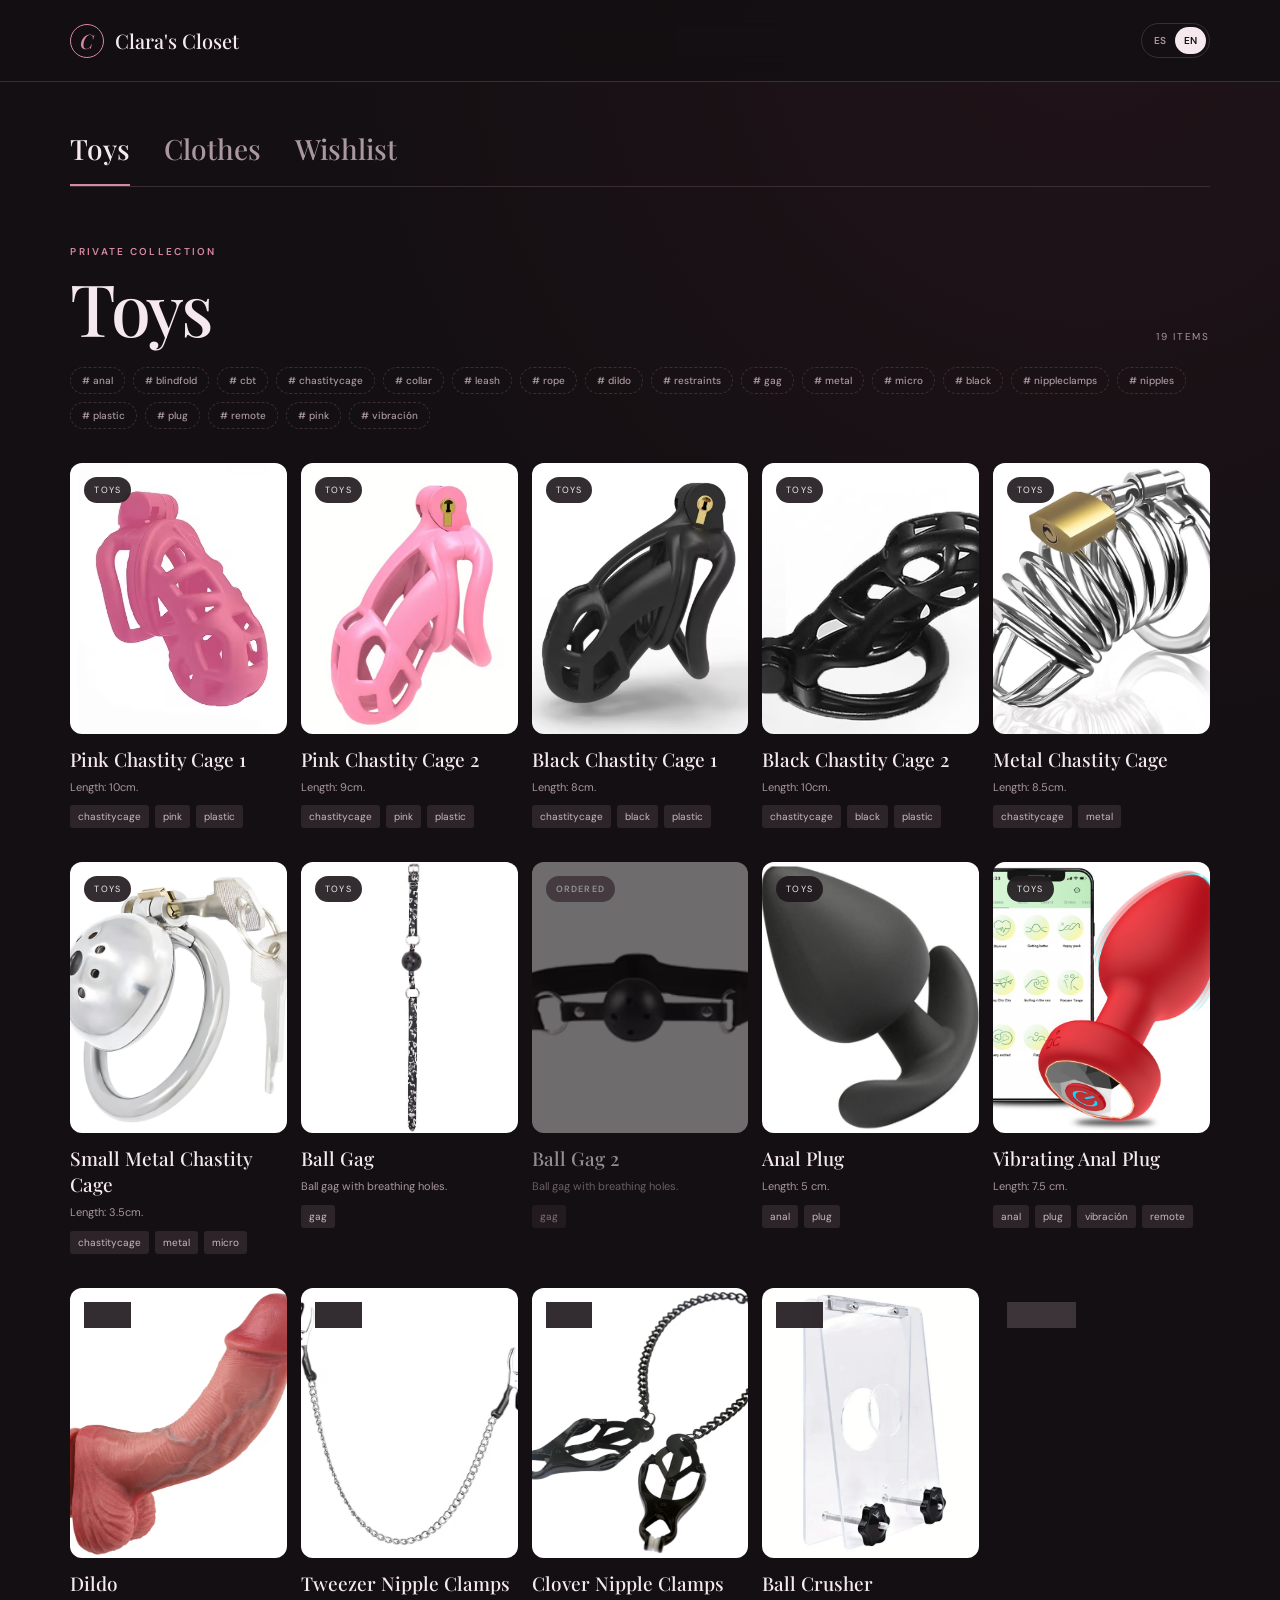
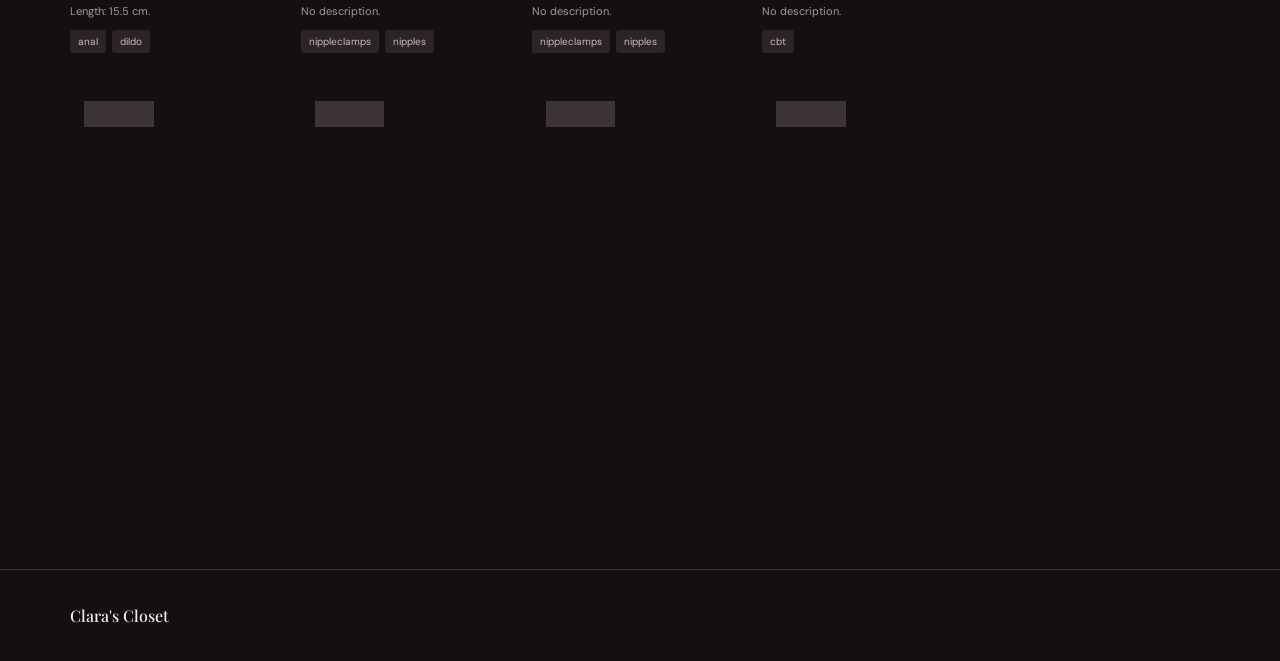
==== index.html @ aa3ee439 "web" ====
<!doctype html>
<html lang="en">
<head>
  <meta charset="UTF-8">
  <meta name="viewport" content="width=device-width, initial-scale=1.0">
  <meta name="theme-color" content="#130f12">
  <title>El armario de Clara</title>
  <link rel="preconnect" href="https://fonts.googleapis.com">
  <link rel="preconnect" href="https://fonts.gstatic.com" crossorigin>
  <link href="https://fonts.googleapis.com/css2?family=DM+Sans:wght@400;500;600&family=Playfair+Display:ital,wght@0,500;1,500&display=swap" rel="stylesheet">
  <link rel="stylesheet" href="styles.css">
</head>
<body>
  <header class="site-header">
    <a class="brand" href="#" aria-label="El armario de Clara">
      <span class="brand-mark">C</span><span id="brandName">El armario de Clara</span>
    </a>
    <div class="language-switch" role="group" aria-label="Idioma / Language">
      <button data-language="es">ES</button><button class="active" data-language="en">EN</button>
    </div>
  </header>

  <main>
    <section class="catalogue" aria-label="Your collection">
      <nav class="section-tabs" id="sectionFilters" aria-label="Apartados de la colección"></nav>
      <div class="collection-heading">
        <div><p class="eyebrow" id="privateLabel">Colección privada</p><h1 id="sectionTitle">Juguetes</h1></div>
        <div class="view-label" id="resultLabel"></div>
      </div>
      <div class="subcategory-row" id="subcategoryFilters" aria-label="Categorías del apartado"></div>
      <div class="tag-row" id="tagFilters" aria-label="Filter by tag"></div>
      <div class="item-grid" id="itemGrid"></div>
      <div class="empty-state" id="emptyState" hidden>
        <span>♡</span><h2 id="emptyTitle">No hay nada aquí</h2><p id="emptyCopy">Prueba con otro filtro.</p>
      </div>
    </section>
  </main>

  <footer><span id="footerBrand">El armario de Clara</span></footer>

  <dialog id="detailDialog" class="detail-dialog">
    <button class="icon-button close-button" data-close="detailDialog" aria-label="Close">×</button>
    <div id="detailContent"></div>
  </dialog>

  <script src="wishlist-data.js"></script>
  <script src="app.js"></script>
</body>
</html>
---- styles.css ----
:root{--ink:#2c2023;--wine:#713546;--rose:#c7888d;--blush:#ead5d0;--paper:#f7f2ed;--cream:#fffaf5;--line:#d9cbc4;--muted:#76696a;--shadow:0 22px 60px rgba(61,39,41,.14)}
*{box-sizing:border-box}html{scroll-behavior:smooth}body{margin:0;background:var(--paper);color:var(--ink);font-family:"DM Sans",sans-serif}.site-header{height:82px;display:flex;align-items:center;justify-content:space-between;padding:0 5.5vw;border-bottom:1px solid var(--line);position:relative;z-index:2}.brand{display:flex;gap:11px;align-items:center;color:var(--ink);text-decoration:none;font:500 20px "Playfair Display",serif}.brand-mark{display:grid;place-items:center;width:34px;height:34px;border:1px solid var(--wine);border-radius:50%;color:var(--wine);font-style:italic}.primary-button{border:0;border-radius:100px;padding:13px 20px;background:var(--wine);color:white;font:600 13px "DM Sans";cursor:pointer;box-shadow:0 7px 20px rgba(113,53,70,.18);transition:.2s}.primary-button:hover{background:#572737;transform:translateY(-1px)}.intro{min-height:425px;padding:72px max(5.5vw,24px) 54px;position:relative;overflow:hidden;background:radial-gradient(circle at 83% 25%,rgba(199,136,141,.25),transparent 22%),linear-gradient(135deg,#f7f2ed 65%,#eee0dc)}.intro:after{content:"";position:absolute;right:7%;bottom:-140px;width:320px;height:320px;border:1px solid rgba(113,53,70,.2);border-radius:50%}.eyebrow{text-transform:uppercase;letter-spacing:.23em;font-size:10px;font-weight:600;color:var(--wine);margin:0 0 18px}.intro h1{font:500 clamp(46px,6vw,78px)/.98 "Playfair Display";letter-spacing:-.045em;margin:0;max-width:800px}.intro h1 em{color:var(--wine);font-weight:500}.intro-copy{color:var(--muted);max-width:430px;line-height:1.7;margin:24px 0 0}.collection-stats{position:absolute;right:9%;top:82px;display:flex;align-items:center;gap:28px;z-index:1}.collection-stats div{display:flex;flex-direction:column}.collection-stats strong{font:500 34px "Playfair Display"}.collection-stats span{font-size:10px;text-transform:uppercase;letter-spacing:.13em;color:var(--muted)}.collection-stats .rule{width:1px;height:50px;background:var(--line)}.catalogue{padding:52px max(5.5vw,24px) 100px}.toolbar{display:flex;align-items:center;justify-content:space-between;gap:24px}.search-box{background:var(--cream);border:1px solid var(--line);border-radius:100px;height:48px;width:min(460px,100%);display:flex;align-items:center;gap:10px;padding:0 18px;color:var(--wine)}.search-box input{border:0;outline:0;background:transparent;width:100%;font:400 14px "DM Sans";color:var(--ink)}.view-label{text-transform:uppercase;letter-spacing:.17em;font-size:10px;color:var(--muted)}.filter-row,.tag-row{display:flex;gap:8px;flex-wrap:wrap}.filter-row{margin:30px 0 13px}.tag-row{margin-bottom:34px}.filter-chip{border:1px solid var(--line);background:transparent;color:var(--muted);border-radius:100px;padding:8px 14px;font:500 11px "DM Sans";cursor:pointer}.tag-row .filter-chip{padding:6px 11px;font-size:10px;border-style:dashed}.filter-chip.active{background:var(--ink);border-color:var(--ink);color:white}.item-grid{display:grid;grid-template-columns:repeat(3,minmax(0,1fr));gap:28px 20px}.item-card{cursor:pointer;min-width:0}.card-image{position:relative;aspect-ratio:4/4.65;overflow:hidden;background:var(--blush);margin-bottom:15px}.card-image img{width:100%;height:100%;object-fit:cover;transition:transform .5s}.item-card:hover .card-image img{transform:scale(1.035)}.category-pill{position:absolute;top:14px;left:14px;background:rgba(255,250,245,.9);backdrop-filter:blur(8px);padding:7px 10px;border-radius:100px;font-size:9px;text-transform:uppercase;letter-spacing:.13em}.card-body h3{font:500 24px "Playfair Display";margin:0 0 9px}.card-tags{display:flex;gap:6px;flex-wrap:wrap}.tag{font-size:10px;color:var(--muted);background:#eee5df;padding:5px 8px;border-radius:3px}.empty-state{text-align:center;padding:90px 20px;color:var(--muted)}.empty-state span{font:500 45px "Playfair Display";color:var(--rose)}.empty-state h2{font:500 28px "Playfair Display";color:var(--ink);margin:10px}footer{border-top:1px solid var(--line);padding:35px 5.5vw;display:flex;justify-content:space-between;color:var(--muted);font-size:12px}footer span{font:500 16px "Playfair Display";color:var(--ink)}dialog{padding:0;border:0;background:var(--cream);color:var(--ink);box-shadow:var(--shadow);max-height:90vh}dialog::backdrop{background:rgba(38,25,28,.55);backdrop-filter:blur(5px)}.detail-dialog{width:min(920px,calc(100% - 30px));overflow:hidden}.close-button{position:absolute;right:16px;top:16px;z-index:3}.icon-button{width:38px;height:38px;border:0;border-radius:50%;background:rgba(255,250,245,.9);font-size:24px;line-height:1;cursor:pointer;color:var(--ink)}.detail-layout{display:grid;grid-template-columns:1.07fr .93fr;min-height:590px}.detail-image{width:100%;height:100%;min-height:500px;object-fit:cover}.detail-copy{padding:75px 55px 44px;display:flex;flex-direction:column}.detail-copy h2,.form-dialog h2{font:500 42px/1.08 "Playfair Display";margin:0 0 14px}.detail-copy .description{color:var(--muted);line-height:1.75;margin:26px 0}.detail-actions{margin-top:auto;display:flex;justify-content:flex-end;gap:10px}.text-button{border:0;background:transparent;color:var(--muted);font:600 12px "DM Sans";cursor:pointer;padding:11px 14px}.delete-button{color:#a33646}.form-dialog{width:min(650px,calc(100% - 30px));overflow:auto;padding:54px}.form-dialog h2{font-size:36px}.photo-picker{height:155px;border:1px dashed var(--rose);background:#f5eae7;margin:28px 0 22px;display:flex;align-items:center;justify-content:center;flex-direction:column;cursor:pointer;background-size:cover;background-position:center;position:relative}.photo-picker.has-image:after{content:"Change photo";position:absolute;inset:auto 15px 15px auto;background:var(--cream);padding:7px 10px;border-radius:100px;font-size:10px}.photo-picker.has-image>*:not(input){display:none}.photo-picker input{display:none}.photo-picker-icon{font-size:25px;color:var(--wine)}.photo-picker strong{font:500 16px "Playfair Display"}.photo-picker small{font-size:9px;color:var(--muted);margin-top:4px}.field-grid{display:grid;grid-template-columns:1fr 1fr;gap:16px}.field{display:block;margin:16px 0}.field>span{display:flex;justify-content:space-between;font-size:10px;text-transform:uppercase;letter-spacing:.13em;font-weight:600;margin:0 0 8px}.field small{text-transform:none;letter-spacing:0;color:var(--muted);font-weight:400}.field input,.field select,.field textarea{width:100%;border:1px solid var(--line);background:white;padding:13px 14px;font:400 14px "DM Sans";color:var(--ink);outline:0;border-radius:0}.field input:focus,.field select:focus,.field textarea:focus{border-color:var(--wine)}.field textarea{resize:vertical}.form-actions{display:flex;justify-content:flex-end;align-items:center;gap:10px;margin-top:22px}.toast{position:fixed;bottom:24px;left:50%;transform:translate(-50%,20px);background:var(--ink);color:white;border-radius:100px;padding:12px 18px;font-size:12px;opacity:0;pointer-events:none;transition:.25s;z-index:10}.toast.show{opacity:1;transform:translate(-50%,0)}
@media(max-width:800px){.site-header{padding:0 20px}.site-header .primary-button{font-size:0;padding:10px;width:42px;height:42px}.site-header .primary-button span{font-size:22px}.intro{min-height:440px;padding-top:58px}.intro h1{font-size:49px}.collection-stats{position:relative;top:auto;right:auto;margin-top:38px}.item-grid{grid-template-columns:repeat(2,minmax(0,1fr));gap:27px 12px}.card-body h3{font-size:19px}.detail-layout{display:block;overflow:auto;max-height:90vh}.detail-image{height:46vh;min-height:300px}.detail-copy{padding:35px 28px}.detail-copy h2{font-size:35px}.form-dialog{padding:48px 24px 28px}.field-grid{grid-template-columns:1fr}.toolbar{display:block}.view-label{margin-top:17px}.catalogue{padding-top:38px}footer{display:block}footer p{margin-bottom:0}}
@media(max-width:460px){.intro h1{font-size:42px}.item-grid{grid-template-columns:1fr 1fr}.card-image{aspect-ratio:3/4}.tag:nth-child(n+3){display:none}.category-pill{top:9px;left:9px;font-size:8px}.collection-stats strong{font-size:29px}}

/* Private dark collection */
:root{--ink:#f5e9ed;--wine:#a94f6c;--rose:#d789a0;--blush:#33242b;--paper:#130f12;--cream:#1d171b;--line:#3a2e34;--muted:#aa979f;--shadow:0 22px 60px rgba(0,0,0,.52)}
body{min-height:100vh;background-color:var(--paper);background-image:radial-gradient(circle at 85% 0,rgba(125,48,74,.13),transparent 32%)}
.site-header{justify-content:flex-start;background:rgba(19,15,18,.82);backdrop-filter:blur(14px)}
.language-switch{margin-left:auto;display:flex;border:1px solid var(--line);border-radius:100px;padding:3px}.language-switch button{border:0;background:transparent;color:var(--muted);font:600 10px "DM Sans";padding:7px 9px;border-radius:100px;cursor:pointer}.language-switch button.active{background:var(--ink);color:var(--paper)}
.brand-mark{border-color:var(--rose);color:var(--rose)}
.catalogue{padding-top:48px;min-height:calc(100vh - 155px)}
.section-tabs{display:flex;border-bottom:1px solid var(--line);gap:34px;margin-bottom:58px}
.section-tab{border:0;border-bottom:2px solid transparent;background:none;color:var(--muted);font:500 clamp(18px,2.5vw,28px) "Playfair Display";padding:0 0 17px;cursor:pointer}
.section-tab.active{color:var(--ink);border-bottom-color:var(--rose)}
.collection-heading{display:flex;align-items:flex-end;justify-content:space-between;margin-bottom:24px}
.collection-heading h1{font:500 clamp(42px,6vw,72px)/1 "Playfair Display";margin:0;letter-spacing:-.035em}
.eyebrow{color:var(--rose);margin-bottom:13px}
.tag-row{margin-bottom:34px}
.filter-chip{padding:7px 12px;font-size:10px;border-style:dashed}
.filter-chip.active{background:var(--ink);border-color:var(--ink);color:var(--paper)}
.subcategory-row{display:flex;gap:9px;flex-wrap:wrap;margin:0 0 15px}.subcategory-row[hidden]{display:none}.subcategory-chip{border:1px solid var(--line);background:#1a1518;color:var(--muted);border-radius:4px;padding:9px 14px;font:600 10px "DM Sans";letter-spacing:.04em;cursor:pointer;transition:.2s}.subcategory-chip:hover{border-color:#6d5661;color:var(--ink)}.subcategory-chip.active{background:var(--wine);border-color:var(--wine);color:white}
.tag{color:#c9b8bf;background:#2d2429}
.category-pill{background:rgba(29,23,27,.9);color:var(--ink)}
.icon-button{background:rgba(29,23,27,.92);color:var(--ink)}
.photo-picker{background-color:#291f24}
.field input,.field select,.field textarea{background:#171216;color:var(--ink)}
footer{min-height:73px}
@media(max-width:800px){.site-header .primary-button{display:none}.catalogue{padding-top:32px}.section-tabs{margin-bottom:42px;gap:22px}.collection-heading{align-items:flex-start}.view-label{padding-top:20px}}
@media(max-width:460px){.brand{font-size:18px}.section-tab{font-size:17px}.collection-heading h1{font-size:39px}}

/* Compact collection cards and image-led details */
.item-grid{grid-template-columns:repeat(5,minmax(0,1fr));gap:34px 14px}
.card-image{aspect-ratio:4/5;margin-bottom:12px;border-radius:12px}
.card-body h3{font-size:19px;margin-bottom:7px}
.card-description{margin:0 0 10px;color:var(--muted);font-size:11px;line-height:1.5;display:-webkit-box;-webkit-line-clamp:2;-webkit-box-orient:vertical;overflow:hidden}
.item-card.is-ordered{cursor:pointer;opacity:.58}.item-card.is-ordered .card-image img{filter:saturate(.42) brightness(.7);transition:filter .35s,transform .5s}.item-card.is-ordered .category-pill{background:rgba(99,86,92,.94);color:#f4f4f4;font-weight:600}.item-card.is-ordered:hover{opacity:.72}.item-card.is-ordered:hover .card-image img{filter:saturate(.62) brightness(.78);transform:scale(1.035)}
.order-status{align-self:flex-start;display:inline-flex;align-items:center;gap:7px;margin-bottom:25px;padding:7px 11px;border:1px solid #706068;border-radius:100px;color:#d8cbd0;font-size:10px;font-weight:600;letter-spacing:.12em;text-transform:uppercase}.order-status i{width:6px;height:6px;border-radius:50%;background:var(--rose);box-shadow:0 0 0 4px rgba(215,137,160,.12)}
.detail-dialog .detail-image{filter:none!important;opacity:1}
.detail-image-wrap{overflow:hidden;min-height:590px;background:var(--blush)}
.detail-media{min-width:0;background:#0e0b0d;display:flex;flex-direction:column}.detail-media .detail-image-wrap{flex:1}
.detail-image{transition:transform .65s cubic-bezier(.2,.7,.2,1);cursor:zoom-in}
.detail-image-wrap:hover .detail-image{transform:scale(1.16)}
.detail-thumbnails{display:flex;gap:8px;padding:10px;background:#100c0f;overflow-x:auto}.thumbnail{width:62px;height:62px;padding:0;border:1px solid transparent;background:var(--blush);opacity:.55;cursor:pointer;flex:0 0 auto;overflow:hidden;transition:.2s}.thumbnail:hover{opacity:.8}.thumbnail.active{opacity:1;border-color:var(--rose)}.thumbnail img{width:100%;height:100%;object-fit:cover}
.detail-copy{padding-bottom:70px}
.detail-copy .description{margin-bottom:24px}
.shop-link{margin-top:auto;display:flex;align-items:center;justify-content:space-between;border-radius:6px;padding:14px 17px;background:var(--wine);color:white;text-decoration:none;font-size:12px;font-weight:600;transition:.2s}.shop-link:hover{background:#c15c7d;transform:translateY(-1px)}.shop-link span{font-size:17px}
@media(max-width:1100px){.item-grid{grid-template-columns:repeat(4,minmax(0,1fr))}}
@media(max-width:800px){.item-grid{grid-template-columns:repeat(3,minmax(0,1fr));gap:28px 12px}.detail-image-wrap{min-height:0;height:46vh}.detail-media .detail-image-wrap{flex:none}.detail-image{height:100%;min-height:0}.detail-image-wrap:hover .detail-image{transform:none}.card-description{-webkit-line-clamp:3}.detail-thumbnails{padding:8px}.thumbnail{width:54px;height:54px}}
@media(max-width:560px){.item-grid{grid-template-columns:repeat(2,minmax(0,1fr))}.card-body h3{font-size:17px}}
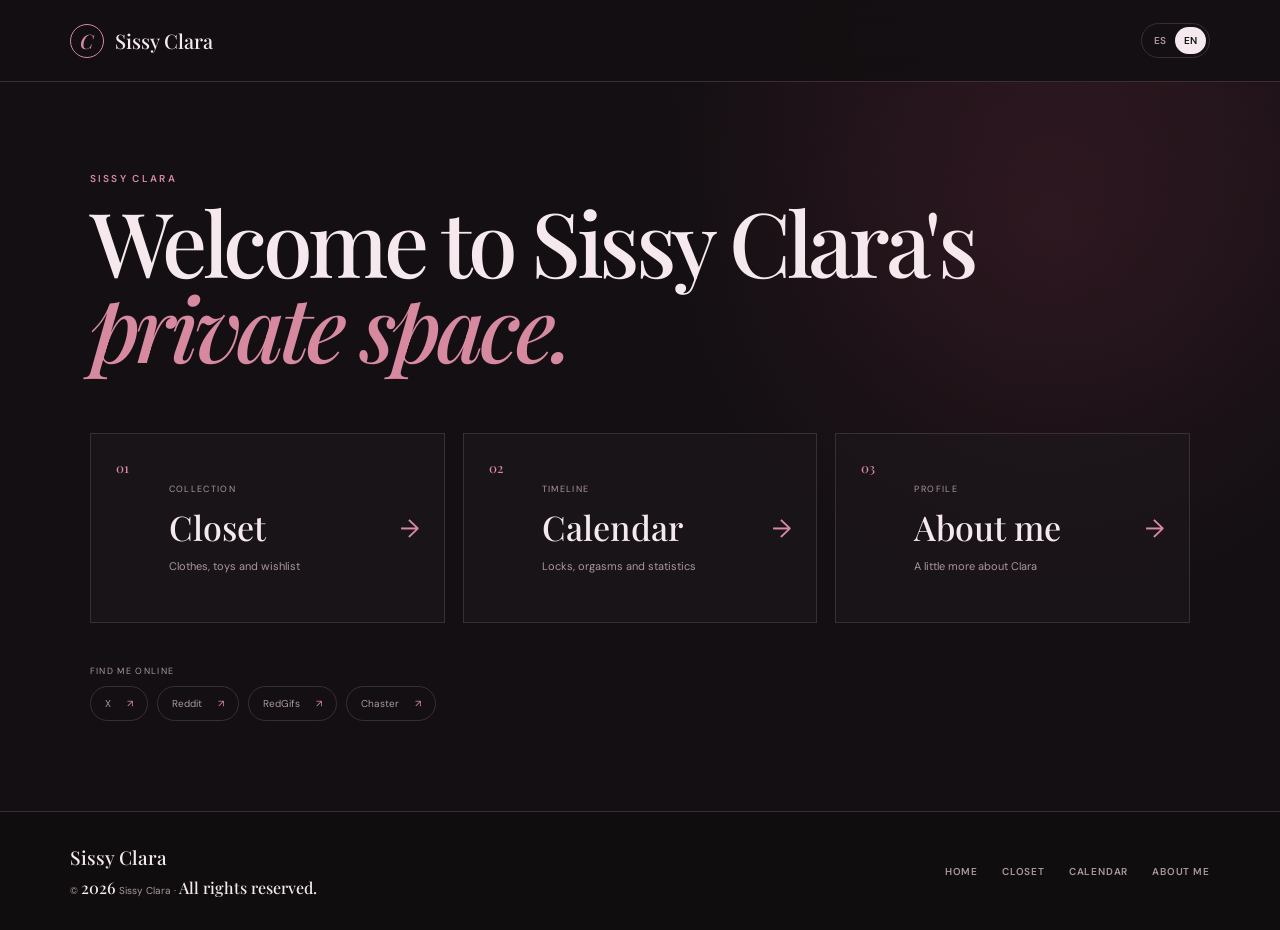
==== commit 0548d93b: "v2" ====
--- a/index.html
+++ b/index.html
@@ -1,49 +1,6 @@
-<!doctype html>
-<html lang="en">
-<head>
-  <meta charset="UTF-8">
-  <meta name="viewport" content="width=device-width, initial-scale=1.0">
-  <meta name="theme-color" content="#130f12">
-  <title>El armario de Clara</title>
-  <link rel="preconnect" href="https://fonts.googleapis.com">
-  <link rel="preconnect" href="https://fonts.gstatic.com" crossorigin>
-  <link href="https://fonts.googleapis.com/css2?family=DM+Sans:wght@400;500;600&family=Playfair+Display:ital,wght@0,500;1,500&display=swap" rel="stylesheet">
-  <link rel="stylesheet" href="styles.css">
-</head>
-<body>
-  <header class="site-header">
-    <a class="brand" href="#" aria-label="El armario de Clara">
-      <span class="brand-mark">C</span><span id="brandName">El armario de Clara</span>
-    </a>
-    <div class="language-switch" role="group" aria-label="Idioma / Language">
-      <button data-language="es">ES</button><button class="active" data-language="en">EN</button>
-    </div>
-  </header>
-
-  <main>
-    <section class="catalogue" aria-label="Your collection">
-      <nav class="section-tabs" id="sectionFilters" aria-label="Apartados de la colección"></nav>
-      <div class="collection-heading">
-        <div><p class="eyebrow" id="privateLabel">Colección privada</p><h1 id="sectionTitle">Juguetes</h1></div>
-        <div class="view-label" id="resultLabel"></div>
-      </div>
-      <div class="subcategory-row" id="subcategoryFilters" aria-label="Categorías del apartado"></div>
-      <div class="tag-row" id="tagFilters" aria-label="Filter by tag"></div>
-      <div class="item-grid" id="itemGrid"></div>
-      <div class="empty-state" id="emptyState" hidden>
-        <span>♡</span><h2 id="emptyTitle">No hay nada aquí</h2><p id="emptyCopy">Prueba con otro filtro.</p>
-      </div>
-    </section>
-  </main>
-
-  <footer><span id="footerBrand">El armario de Clara</span></footer>
-
-  <dialog id="detailDialog" class="detail-dialog">
-    <button class="icon-button close-button" data-close="detailDialog" aria-label="Close">×</button>
-    <div id="detailContent"></div>
-  </dialog>
-
-  <script src="wishlist-data.js"></script>
-  <script src="app.js"></script>
-</body>
-</html>
+<!doctype html><html lang="en"><head><meta charset="UTF-8"><meta name="viewport" content="width=device-width,initial-scale=1"><meta name="theme-color" content="#130f12"><title>Sissy Clara</title><link rel="preconnect" href="https://fonts.googleapis.com"><link rel="preconnect" href="https://fonts.gstatic.com" crossorigin><link href="https://fonts.googleapis.com/css2?family=DM+Sans:wght@400;500;600&family=Playfair+Display:ital,wght@0,500;1,500&display=swap" rel="stylesheet"><link rel="stylesheet" href="styles.css"></head><body class="home-page">
+<header class="site-header"><a class="brand" href="index.html"><span class="brand-mark">C</span><span>Sissy Clara</span></a><div class="language-switch"><button data-language="es">ES</button><button class="active" data-language="en">EN</button></div></header>
+<main class="home-menu"><p class="eyebrow" data-home="space">Sissy Clara</p><h1><span data-home="welcome">Welcome to Sissy Clara's</span><br><em data-home="privateSpace">private space.</em></h1>
+<div class="home-links"><a href="closet.html"><span>01</span><div><small data-home="collection">Collection</small><strong data-home="closet">Closet</strong><p data-home="closetCopy">Clothes, toys and wishlist</p></div><b>→</b></a><a href="calendar.html"><span>02</span><div><small data-home="timeline">Timeline</small><strong data-home="calendar">Calendar</strong><p data-home="calendarCopy">Locks, orgasms and statistics</p></div><b>→</b></a><a href="about.html"><span>03</span><div><small data-home="profile">Profile</small><strong data-home="about">About me</strong><p data-home="aboutCopy">A little more about Clara</p></div><b>→</b></a></div>
+<section class="social-section"><p data-home="findMe">Find me online</p><div class="social-links"><a href="https://x.com/sissyclarax" target="_blank" rel="noopener noreferrer">X <span>↗</span></a><a href="https://www.reddit.com/user/SissyClarax/" target="_blank" rel="noopener noreferrer">Reddit <span>↗</span></a><a href="https://www.redgifs.com/users/sissyclarax" target="_blank" rel="noopener noreferrer">RedGifs <span>↗</span></a><a href="https://chaster.app/user/SissyClarax" target="_blank" rel="noopener noreferrer">Chaster <span>↗</span></a></div></section></main>
+<footer class="site-footer"><div class="footer-identity"><a href="index.html">Sissy Clara</a><p>© <span data-footer-year></span> Sissy Clara · <span data-footer="rights">All rights reserved.</span></p></div><nav class="footer-nav"><a href="index.html" data-footer="home">Home</a><a href="closet.html" data-footer="closet">Closet</a><a href="calendar.html" data-footer="calendar">Calendar</a><a href="about.html" data-footer="about">About me</a></nav></footer><script src="home.js"></script><script src="footer.js"></script></body></html>
--- a/styles.css
+++ b/styles.css
@@ -8,6 +8,10 @@
 body{min-height:100vh;background-color:var(--paper);background-image:radial-gradient(circle at 85% 0,rgba(125,48,74,.13),transparent 32%)}
 .site-header{justify-content:flex-start;background:rgba(19,15,18,.82);backdrop-filter:blur(14px)}
 .language-switch{margin-left:auto;display:flex;border:1px solid var(--line);border-radius:100px;padding:3px}.language-switch button{border:0;background:transparent;color:var(--muted);font:600 10px "DM Sans";padding:7px 9px;border-radius:100px;cursor:pointer}.language-switch button.active{background:var(--ink);color:var(--paper)}
+.app-switch{display:flex;justify-content:center;gap:28px;border-bottom:1px solid var(--line);background:#100d0f}.app-switch button{border:0;border-bottom:2px solid transparent;background:none;color:var(--muted);padding:15px 3px 13px;font:600 11px "DM Sans";letter-spacing:.08em;text-transform:uppercase;cursor:pointer}.app-switch button.active{border-bottom-color:var(--rose);color:var(--ink)}
+.page-nav{display:flex;justify-content:center;gap:28px;border-bottom:1px solid var(--line);background:#100d0f}.page-nav a{border-bottom:2px solid transparent;color:var(--muted);padding:15px 3px 13px;font:600 11px "DM Sans";letter-spacing:.08em;text-transform:uppercase;text-decoration:none}.page-nav a:hover,.page-nav a.active{border-bottom-color:var(--rose);color:var(--ink)}
+.home-page{display:flex;flex-direction:column;min-height:100vh}.home-menu{flex:1;padding:clamp(60px,10vh,110px) max(7vw,24px);background:radial-gradient(circle at 82% 20%,rgba(125,48,74,.2),transparent 32%)}.home-menu h1{font:500 clamp(52px,7vw,90px)/.95 "Playfair Display";letter-spacing:-.05em;margin:0 0 65px}.home-menu h1 em{color:var(--rose);font-weight:500}.home-links{display:grid;grid-template-columns:1fr 1fr;gap:18px;max-width:980px}.home-links>a{min-height:190px;border:1px solid var(--line);background:rgba(29,23,27,.68);color:var(--ink);text-decoration:none;padding:25px;display:grid;grid-template-columns:35px 1fr auto;gap:18px;align-items:center;transition:.25s}.home-links>a:hover{border-color:#7a5263;background:#251b20;transform:translateY(-3px)}.home-links>a>span{align-self:start;color:var(--rose);font:500 13px "Playfair Display"}.home-links small{display:block;color:var(--muted);font-size:9px;text-transform:uppercase;letter-spacing:.15em;margin-bottom:9px}.home-links strong{display:block;font:500 34px "Playfair Display"}.home-links p{margin:9px 0 0;color:var(--muted);font-size:11px}.home-links b{font-size:25px;color:var(--rose);font-weight:400}
+@media(max-width:650px){.page-nav{gap:20px}.home-menu h1{margin-bottom:40px}.home-links{grid-template-columns:1fr}.home-links>a{min-height:145px}.home-links strong{font-size:28px}}
 .brand-mark{border-color:var(--rose);color:var(--rose)}
 .catalogue{padding-top:48px;min-height:calc(100vh - 155px)}
 .section-tabs{display:flex;border-bottom:1px solid var(--line);gap:34px;margin-bottom:58px}
@@ -22,6 +26,7 @@
 .subcategory-row{display:flex;gap:9px;flex-wrap:wrap;margin:0 0 15px}.subcategory-row[hidden]{display:none}.subcategory-chip{border:1px solid var(--line);background:#1a1518;color:var(--muted);border-radius:4px;padding:9px 14px;font:600 10px "DM Sans";letter-spacing:.04em;cursor:pointer;transition:.2s}.subcategory-chip:hover{border-color:#6d5661;color:var(--ink)}.subcategory-chip.active{background:var(--wine);border-color:var(--wine);color:white}
 .tag{color:#c9b8bf;background:#2d2429}
 .category-pill{background:rgba(29,23,27,.9);color:var(--ink)}
+.like-button{position:absolute;right:10px;bottom:10px;display:flex;align-items:center;gap:5px;border:1px solid rgba(255,255,255,.18);border-radius:100px;background:rgba(20,15,18,.78);backdrop-filter:blur(8px);color:white;padding:7px 10px;cursor:pointer;z-index:2;transition:.2s}.like-button span{font-size:18px;line-height:1}.like-button b{font:600 10px "DM Sans"}.like-button:hover{background:rgba(113,53,70,.92);transform:scale(1.04)}.like-button.liked{background:var(--wine);border-color:var(--rose)}.like-button.liked span{color:#ffd5e1}.like-button:disabled{opacity:.55;cursor:wait}.detail-title-row{display:flex;align-items:flex-start;gap:18px}.detail-title-row h2{flex:1}.detail-like{position:static;flex:0 0 auto;margin-top:2px;background:#2d2228}
 .icon-button{background:rgba(29,23,27,.92);color:var(--ink)}
 .photo-picker{background-color:#291f24}
 .field input,.field select,.field textarea{background:#171216;color:var(--ink)}
@@ -34,6 +39,7 @@
 .card-image{aspect-ratio:4/5;margin-bottom:12px;border-radius:12px}
 .card-body h3{font-size:19px;margin-bottom:7px}
 .card-description{margin:0 0 10px;color:var(--muted);font-size:11px;line-height:1.5;display:-webkit-box;-webkit-line-clamp:2;-webkit-box-orient:vertical;overflow:hidden}
+.product-price{color:var(--rose);font:600 12px "DM Sans";margin:-1px 0 8px}.detail-price{color:var(--rose);font:500 22px "Playfair Display";margin:0 0 4px}
 .item-card.is-ordered{cursor:pointer;opacity:.58}.item-card.is-ordered .card-image img{filter:saturate(.42) brightness(.7);transition:filter .35s,transform .5s}.item-card.is-ordered .category-pill{background:rgba(99,86,92,.94);color:#f4f4f4;font-weight:600}.item-card.is-ordered:hover{opacity:.72}.item-card.is-ordered:hover .card-image img{filter:saturate(.62) brightness(.78);transform:scale(1.035)}
 .order-status{align-self:flex-start;display:inline-flex;align-items:center;gap:7px;margin-bottom:25px;padding:7px 11px;border:1px solid #706068;border-radius:100px;color:#d8cbd0;font-size:10px;font-weight:600;letter-spacing:.12em;text-transform:uppercase}.order-status i{width:6px;height:6px;border-radius:50%;background:var(--rose);box-shadow:0 0 0 4px rgba(215,137,160,.12)}
 .detail-dialog .detail-image{filter:none!important;opacity:1}
@@ -48,3 +54,24 @@
 @media(max-width:1100px){.item-grid{grid-template-columns:repeat(4,minmax(0,1fr))}}
 @media(max-width:800px){.item-grid{grid-template-columns:repeat(3,minmax(0,1fr));gap:28px 12px}.detail-image-wrap{min-height:0;height:46vh}.detail-media .detail-image-wrap{flex:none}.detail-image{height:100%;min-height:0}.detail-image-wrap:hover .detail-image{transform:none}.card-description{-webkit-line-clamp:3}.detail-thumbnails{padding:8px}.thumbnail{width:54px;height:54px}}
 @media(max-width:560px){.item-grid{grid-template-columns:repeat(2,minmax(0,1fr))}.card-body h3{font-size:17px}}
+
+/* Calendar */
+.calendar-page{padding:48px max(5.5vw,24px) 90px;min-height:calc(100vh - 122px)}.calendar-header{display:flex;align-items:flex-end;justify-content:space-between;margin-bottom:38px}.calendar-header h1{font:500 clamp(42px,6vw,72px)/1 "Playfair Display";margin:0;letter-spacing:-.035em}.calendar-controls{display:flex;align-items:center;border:1px solid var(--line);border-radius:100px;padding:3px}.calendar-controls button{border:0;background:none;color:var(--muted);height:34px;min-width:36px;padding:0 11px;font:600 11px "DM Sans";cursor:pointer;border-radius:100px}.calendar-controls button:hover{background:#2a2025;color:var(--ink)}.calendar-layout{display:grid;grid-template-columns:minmax(0,1fr) 310px;gap:22px}.calendar-card,.stats-panel{border:1px solid var(--line);background:rgba(29,23,27,.7)}.calendar-card{padding:24px}.calendar-card h2{font:500 25px "Playfair Display";margin:0 0 22px;text-transform:capitalize}.calendar-weekdays,.calendar-grid{display:grid;grid-template-columns:repeat(7,minmax(0,1fr))}.calendar-weekdays span{text-align:center;color:var(--muted);font-size:9px;text-transform:uppercase;letter-spacing:.12em;padding-bottom:10px}.calendar-day{position:relative;min-height:105px;border-top:1px solid var(--line);border-right:1px solid var(--line);padding:9px;overflow:hidden}.calendar-day:nth-child(7n){border-right:0}.calendar-day.outside{opacity:.26}.day-number{font-size:11px;color:var(--muted)}.calendar-day.today .day-number{display:grid;place-items:center;width:23px;height:23px;margin:-5px;border-radius:50%;background:var(--wine);color:white}.lock-band{margin:10px -4px 5px;padding:5px 6px;border-radius:3px;background:#6d384c;color:#f5dce5;font-size:8px;white-space:nowrap;overflow:hidden}.lock-band.ongoing{background:linear-gradient(90deg,#6d384c,#9d4d6a);box-shadow:0 0 13px rgba(215,137,160,.14)}.orgasm-events{display:flex;align-items:center;gap:4px;flex-wrap:wrap;margin-top:7px}.event-dot,.calendar-legend i{display:block;width:7px;height:7px;border-radius:50%;background:#e0a345}.event-dot.locked{background:#ca718f}.event-dot.unlocked{background:#e0a345}.event-dot.sissy,.calendar-legend .sissy-dot{background:#9d79d6}.orgasm-events small{font-size:8px;color:var(--muted)}.calendar-sidebar{display:flex;flex-direction:column;gap:15px}.stats-panel{padding:21px}.stats-kicker{margin:0 0 17px;color:var(--rose);font-size:10px;text-transform:uppercase;letter-spacing:.15em}.stats-grid{display:grid;grid-template-columns:1fr 1fr;gap:18px 12px}.stat{display:flex;flex-direction:column}.stat strong{font:500 22px "Playfair Display"}.stat span{font-size:9px;line-height:1.3;color:var(--muted);margin-top:3px}.calendar-legend{border:1px solid var(--line);padding:17px;display:flex;gap:15px;flex-wrap:wrap}.calendar-legend span{display:flex;align-items:center;gap:6px}.calendar-legend b{font-size:9px;color:var(--muted);font-weight:500}.calendar-legend .lock-dot{width:17px;border-radius:2px;background:#83455c}.calendar-status{text-align:center;color:var(--muted);font-size:11px;margin-top:18px;min-height:16px}
+@media(max-width:950px){.calendar-layout{grid-template-columns:1fr}.calendar-sidebar{display:grid;grid-template-columns:1fr 1fr}.calendar-legend{grid-column:1/-1}}
+@media(max-width:650px){.calendar-page{padding:32px 12px 70px}.calendar-header{align-items:flex-start;gap:25px;flex-direction:column}.calendar-card{padding:12px}.calendar-day{min-height:78px;padding:6px 4px}.lock-band{font-size:0;height:6px;padding:0;margin:8px 0 4px}.calendar-sidebar{display:block}.stats-panel{margin-bottom:12px}.calendar-legend{margin-bottom:12px}.calendar-controls{align-self:stretch;justify-content:space-between}}
+
+.calendar-layout{grid-template-columns:minmax(0,1fr) 420px}.calendar-day.before-tracking{opacity:.15}.stats-table{display:flex;flex-direction:column}.stats-table-head,.stats-table-row{display:grid;grid-template-columns:minmax(110px,1.45fr) repeat(3,minmax(55px,.75fr));align-items:center;gap:7px}.stats-table-head{padding:0 0 8px;border-bottom:1px solid var(--line)}.stats-table-head b{text-align:right;color:var(--muted);font-size:8px;text-transform:uppercase;letter-spacing:.08em}.stats-table-row{padding:10px 0;border-bottom:1px solid rgba(58,46,52,.65)}.stats-table-row:last-child{border-bottom:0}.stats-table-row span{font-size:9px;line-height:1.25;color:var(--muted)}.stats-table-row strong{text-align:right;font:500 14px "Playfair Display"}.streak-grid{display:grid;grid-template-columns:1fr 1fr;gap:10px;margin-top:15px;padding-top:15px;border-top:1px solid var(--line)}.streak-grid div{display:flex;flex-direction:column}.streak-grid span{font-size:9px;color:var(--muted);margin-bottom:4px}.streak-grid strong{font:500 20px "Playfair Display"}
+@media(max-width:950px){.calendar-layout{grid-template-columns:1fr}}
+@media(max-width:650px){.stats-panel{padding:16px 12px}.stats-table-head,.stats-table-row{grid-template-columns:minmax(96px,1.4fr) repeat(3,minmax(48px,.7fr));gap:4px}.stats-table-row strong{font-size:13px}}
+.calendar-day{overflow:visible;outline:none}.calendar-day:hover,.calendar-day:focus{z-index:8;background:#251c21}.day-tooltip{display:none;position:absolute;z-index:20;left:8px;top:calc(100% - 5px);width:235px;padding:14px;border:1px solid #59434d;border-radius:8px;background:#171115;box-shadow:0 18px 45px rgba(0,0,0,.55);color:var(--ink);pointer-events:none}.calendar-day:hover .day-tooltip,.calendar-day:focus .day-tooltip{display:block}.calendar-day:nth-child(7n) .day-tooltip,.calendar-day:nth-child(7n-1) .day-tooltip{left:auto;right:8px}.day-tooltip>strong{display:block;font:500 15px "Playfair Display";text-transform:capitalize;margin-bottom:9px}.day-tooltip p{margin:5px 0;color:var(--muted);font-size:10px;line-height:1.4}.day-tooltip p b{color:var(--ink)}.day-tooltip ul{list-style:none;margin:9px 0 0;padding:8px 0 0;border-top:1px solid var(--line)}.day-tooltip li{display:flex;align-items:center;gap:7px;margin:6px 0;font-size:9px;color:#cbbdc3}.day-tooltip .event-dot{flex:0 0 auto}
+@media(max-width:650px){.day-tooltip{position:fixed;left:12px!important;right:12px!important;top:auto;bottom:18px;width:auto}.calendar-day:focus .day-tooltip{display:block}}
+.live-status{display:grid;grid-template-columns:1fr 1fr;gap:16px;margin:-8px 0 24px}.live-card{position:relative;overflow:hidden;border:1px solid var(--line);border-radius:12px;background:linear-gradient(135deg,#1e171b,#171216);padding:24px 26px}.live-card:after{content:"";position:absolute;width:130px;height:130px;border:1px solid rgba(215,137,160,.12);border-radius:50%;right:-42px;top:-55px}.live-card p{margin:0 0 9px;color:var(--muted);font-size:9px;text-transform:uppercase;letter-spacing:.15em}.live-card strong{display:block;font:500 clamp(30px,4vw,48px) "Playfair Display";letter-spacing:-.025em}.live-card>span{display:block;color:var(--muted);font-size:10px;margin-top:8px}.live-card.is-locked{border-color:#6d3d50;background:linear-gradient(135deg,#2b1b22,#1b1418)}.live-card.is-locked strong{color:#efadc1}.orgasm-live strong{color:#d5b4f0}.month-navigation{display:flex;align-items:center;gap:7px;margin-bottom:16px}.month-navigation button,.month-navigation input{height:38px;border:1px solid var(--line);background:#1b1519;color:var(--ink);border-radius:6px;padding:0 12px;font:600 10px "DM Sans"}.month-navigation button{cursor:pointer}.month-navigation button:hover{border-color:var(--rose)}.month-navigation input{color-scheme:dark}.month-navigation #calendarToday{margin-left:auto}
+@media(max-width:650px){.live-status{grid-template-columns:1fr}.live-card{padding:20px}.month-navigation{flex-wrap:wrap}.month-navigation #calendarToday{margin-left:0}.month-navigation input{flex:1}.live-card strong{font-size:32px}}
+.home-links{grid-template-columns:repeat(3,1fr);max-width:1200px}.social-section{margin-top:42px;max-width:1200px}.social-section>p{color:var(--muted);font-size:9px;text-transform:uppercase;letter-spacing:.15em}.social-links{display:flex;gap:9px;flex-wrap:wrap}.social-links a{display:flex;align-items:center;gap:16px;border:1px solid var(--line);border-radius:100px;padding:10px 14px;color:var(--muted);text-decoration:none;font-size:10px;transition:.2s}.social-links a:hover{border-color:var(--rose);color:var(--ink)}.social-links span{color:var(--rose)}.about-page{min-height:calc(100vh - 180px);padding:70px max(7vw,24px)}.about-page h1{font:500 clamp(52px,7vw,88px)/1 "Playfair Display";margin:0}.about-copy{max-width:850px;margin:28px 0 55px}.about-copy>p{max-width:760px;color:var(--muted);font-size:17px;line-height:1.8}.about-copy section{margin:38px 0}.about-copy h2{font:500 30px "Playfair Display";margin:0 0 12px}.about-copy section p{color:var(--ink);line-height:1.9;margin:0}.about-socials{display:grid;grid-template-columns:repeat(2,minmax(0,1fr));gap:12px;max-width:900px}.about-socials a{display:grid;grid-template-columns:1fr auto;gap:7px;border:1px solid var(--line);padding:22px;color:var(--ink);text-decoration:none;transition:.2s}.about-socials a:hover{border-color:var(--rose);background:#21181d;transform:translateY(-2px)}.about-socials small{grid-column:1/-1;color:var(--muted);font-size:9px;text-transform:uppercase;letter-spacing:.14em}.about-socials strong{font:500 20px "Playfair Display"}.about-socials span{color:var(--rose)}
+@media(max-width:850px){.home-links{grid-template-columns:1fr}.about-socials{grid-template-columns:1fr}}
+
+.about-layout{display:grid;grid-template-columns:minmax(0,850px) minmax(260px,420px);align-items:start;gap:clamp(36px,6vw,90px);max-width:1400px}.about-layout .about-copy{margin-top:28px}.about-photo{position:sticky;top:28px;margin:28px 0 55px;overflow:hidden;border:1px solid var(--line);border-radius:24px;background:#21181d;box-shadow:0 24px 70px rgba(0,0,0,.3)}.about-photo img{display:block;width:100%;height:auto;max-height:720px;object-fit:cover}
+@media(max-width:900px){.about-layout{grid-template-columns:1fr}.about-photo{position:static;order:2;max-width:560px;margin-top:0}.about-layout .about-copy{margin-bottom:0}}
+
+.site-footer{display:flex;align-items:center;justify-content:space-between;gap:35px;border-top:1px solid var(--line);padding:32px max(5.5vw,24px);background:#100d0f;color:var(--muted)}.footer-identity>a{font:500 19px "Playfair Display";color:var(--ink);text-decoration:none}.footer-identity p{margin:7px 0 0;font-size:10px}.footer-nav{display:flex;align-items:center;gap:24px}.footer-nav a{color:var(--muted);font-size:10px;font-weight:600;letter-spacing:.08em;text-decoration:none;text-transform:uppercase;transition:.2s}.footer-nav a:hover{color:var(--rose)}
+@media(max-width:650px){.site-footer{align-items:flex-start;flex-direction:column}.footer-nav{gap:15px;flex-wrap:wrap}}
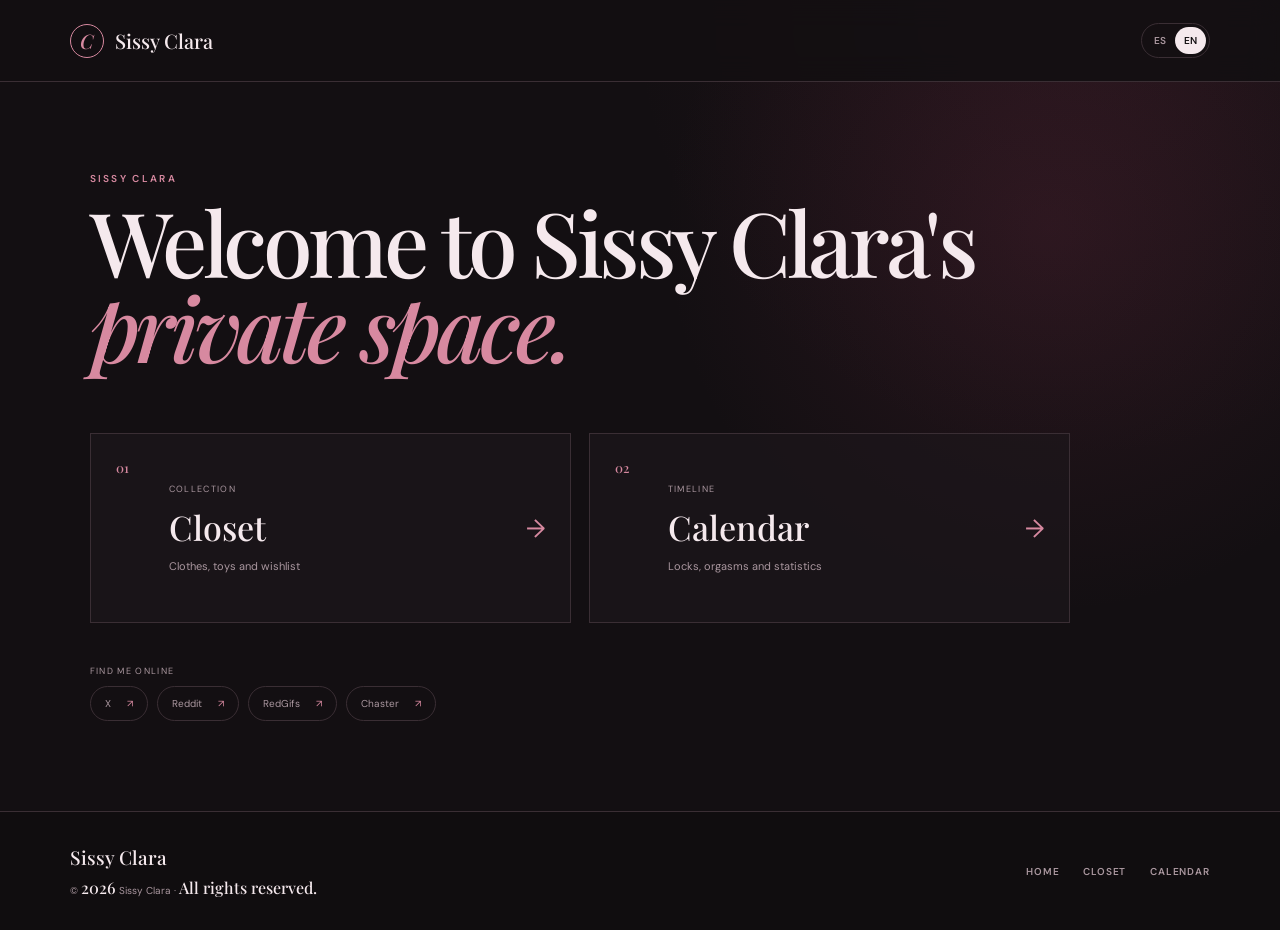
==== commit f0bcc075: "ajustes" ====
--- a/index.html
+++ b/index.html
@@ -1,6 +1,6 @@
 <!doctype html><html lang="en"><head><meta charset="UTF-8"><meta name="viewport" content="width=device-width,initial-scale=1"><meta name="theme-color" content="#130f12"><title>Sissy Clara</title><link rel="preconnect" href="https://fonts.googleapis.com"><link rel="preconnect" href="https://fonts.gstatic.com" crossorigin><link href="https://fonts.googleapis.com/css2?family=DM+Sans:wght@400;500;600&family=Playfair+Display:ital,wght@0,500;1,500&display=swap" rel="stylesheet"><link rel="stylesheet" href="styles.css"></head><body class="home-page">
 <header class="site-header"><a class="brand" href="index.html"><span class="brand-mark">C</span><span>Sissy Clara</span></a><div class="language-switch"><button data-language="es">ES</button><button class="active" data-language="en">EN</button></div></header>
 <main class="home-menu"><p class="eyebrow" data-home="space">Sissy Clara</p><h1><span data-home="welcome">Welcome to Sissy Clara's</span><br><em data-home="privateSpace">private space.</em></h1>
-<div class="home-links"><a href="closet.html"><span>01</span><div><small data-home="collection">Collection</small><strong data-home="closet">Closet</strong><p data-home="closetCopy">Clothes, toys and wishlist</p></div><b>→</b></a><a href="calendar.html"><span>02</span><div><small data-home="timeline">Timeline</small><strong data-home="calendar">Calendar</strong><p data-home="calendarCopy">Locks, orgasms and statistics</p></div><b>→</b></a><a href="about.html"><span>03</span><div><small data-home="profile">Profile</small><strong data-home="about">About me</strong><p data-home="aboutCopy">A little more about Clara</p></div><b>→</b></a></div>
+<div class="home-links"><a href="closet.html"><span>01</span><div><small data-home="collection">Collection</small><strong data-home="closet">Closet</strong><p data-home="closetCopy">Clothes, toys and wishlist</p></div><b>→</b></a><a href="calendar.html"><span>02</span><div><small data-home="timeline">Timeline</small><strong data-home="calendar">Calendar</strong><p data-home="calendarCopy">Locks, orgasms and statistics</p></div><b>→</b></a></div>
 <section class="social-section"><p data-home="findMe">Find me online</p><div class="social-links"><a href="https://x.com/sissyclarax" target="_blank" rel="noopener noreferrer">X <span>↗</span></a><a href="https://www.reddit.com/user/SissyClarax/" target="_blank" rel="noopener noreferrer">Reddit <span>↗</span></a><a href="https://www.redgifs.com/users/sissyclarax" target="_blank" rel="noopener noreferrer">RedGifs <span>↗</span></a><a href="https://chaster.app/user/SissyClarax" target="_blank" rel="noopener noreferrer">Chaster <span>↗</span></a></div></section></main>
-<footer class="site-footer"><div class="footer-identity"><a href="index.html">Sissy Clara</a><p>© <span data-footer-year></span> Sissy Clara · <span data-footer="rights">All rights reserved.</span></p></div><nav class="footer-nav"><a href="index.html" data-footer="home">Home</a><a href="closet.html" data-footer="closet">Closet</a><a href="calendar.html" data-footer="calendar">Calendar</a><a href="about.html" data-footer="about">About me</a></nav></footer><script src="home.js"></script><script src="footer.js"></script></body></html>
+<footer class="site-footer"><div class="footer-identity"><a href="index.html">Sissy Clara</a><p>© <span data-footer-year></span> Sissy Clara · <span data-footer="rights">All rights reserved.</span></p></div><nav class="footer-nav"><a href="index.html" data-footer="home">Home</a><a href="closet.html" data-footer="closet">Closet</a><a href="calendar.html" data-footer="calendar">Calendar</a></nav></footer><script src="home.js"></script><script src="footer.js"></script></body></html>
--- a/styles.css
+++ b/styles.css
@@ -73,5 +73,9 @@
 .about-layout{display:grid;grid-template-columns:minmax(0,850px) minmax(260px,420px);align-items:start;gap:clamp(36px,6vw,90px);max-width:1400px}.about-layout .about-copy{margin-top:28px}.about-photo{position:sticky;top:28px;margin:28px 0 55px;overflow:hidden;border:1px solid var(--line);border-radius:24px;background:#21181d;box-shadow:0 24px 70px rgba(0,0,0,.3)}.about-photo img{display:block;width:100%;height:auto;max-height:720px;object-fit:cover}
 @media(max-width:900px){.about-layout{grid-template-columns:1fr}.about-photo{position:static;order:2;max-width:560px;margin-top:0}.about-layout .about-copy{margin-bottom:0}}
 
+/* About Me is disabled: keep the remaining home cards balanced. */
+.home-links{grid-template-columns:repeat(2,1fr);max-width:980px}
+@media(max-width:850px){.home-links{grid-template-columns:1fr}}
+
 .site-footer{display:flex;align-items:center;justify-content:space-between;gap:35px;border-top:1px solid var(--line);padding:32px max(5.5vw,24px);background:#100d0f;color:var(--muted)}.footer-identity>a{font:500 19px "Playfair Display";color:var(--ink);text-decoration:none}.footer-identity p{margin:7px 0 0;font-size:10px}.footer-nav{display:flex;align-items:center;gap:24px}.footer-nav a{color:var(--muted);font-size:10px;font-weight:600;letter-spacing:.08em;text-decoration:none;text-transform:uppercase;transition:.2s}.footer-nav a:hover{color:var(--rose)}
 @media(max-width:650px){.site-footer{align-items:flex-start;flex-direction:column}.footer-nav{gap:15px;flex-wrap:wrap}}
